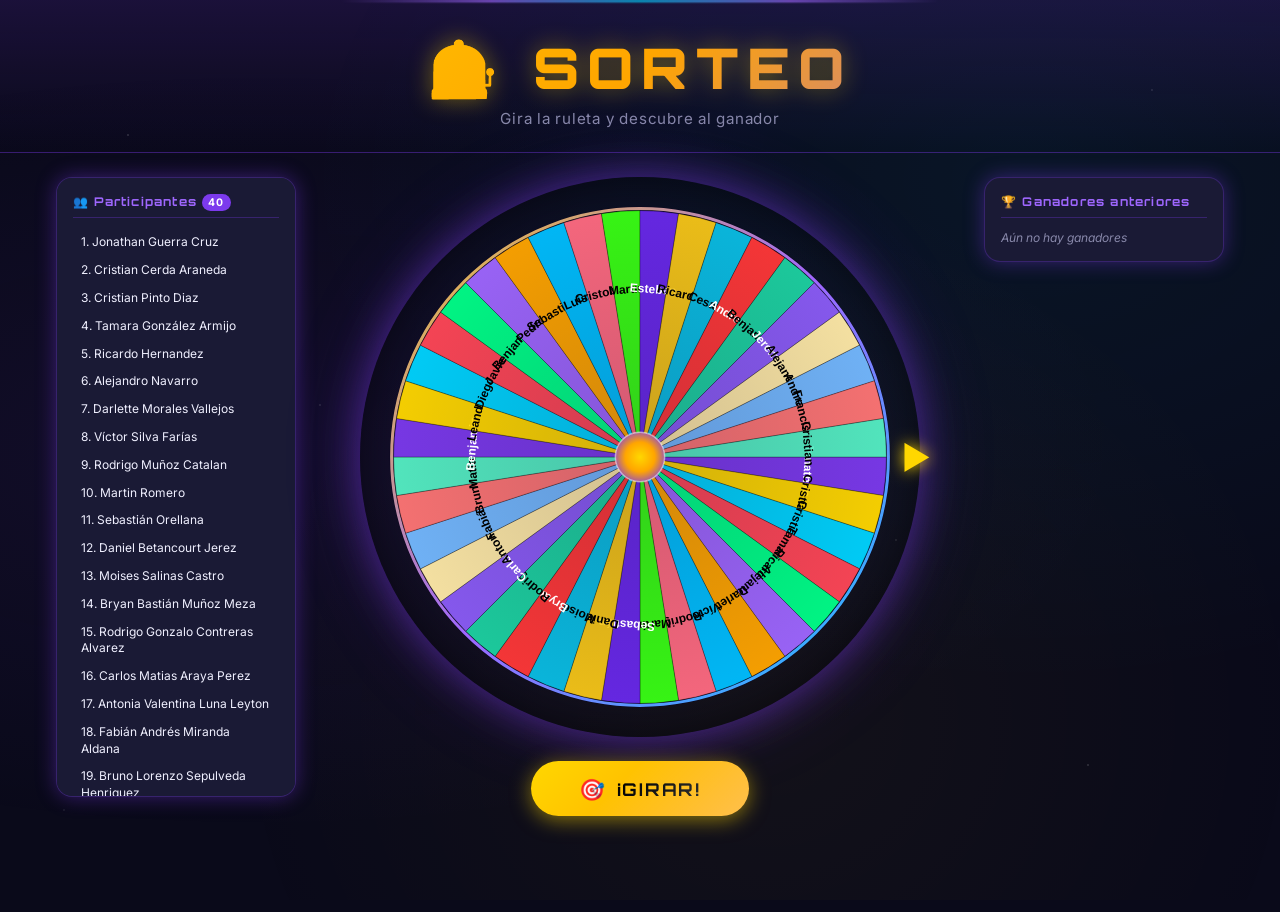
==== index.html @ 43009107 "Add files via upload" ====
<!DOCTYPE html>
<html lang="es">
<head>
  <meta charset="UTF-8">
  <meta name="viewport" content="width=device-width, initial-scale=1.0">
  <title>Sorteo — Ruleta</title>
  <link rel="stylesheet" href="style.css">
</head>
<body>

  <!-- Partículas de fondo -->
  <div id="particles"></div>

  <!-- Header -->
  <header id="appHeader">
    <div class="header-glow"></div>
    <h1 id="appTitle">🎰 SORTEO</h1>
    <p id="appSubtitle">Gira la ruleta y descubre al ganador</p>
  </header>

  <!-- Layout principal -->
  <main id="mainLayout">

    <!-- Panel izquierdo: lista de participantes -->
    <aside id="participantPanel">
      <h2 class="panel-title">👥 Participantes <span id="participantCount"></span></h2>
      <ul id="participantList"></ul>
    </aside>

    <!-- Centro: ruleta -->
    <section id="wheelSection">
      <div id="wheelWrapper">
        <canvas id="rouletteCanvas" width="560" height="560"></canvas>
        <div id="arrowIndicator">▶</div>
      </div>

      <button id="spinBtn">
        <span class="btn-icon">🎯</span>
        <span class="btn-text">¡GIRAR!</span>
      </button>

      <div id="resultPanel" aria-live="polite" aria-atomic="true"></div>
    </section>

    <!-- Panel derecho: historial -->
    <aside id="historyPanel">
      <h2 class="panel-title">🏆 Ganadores anteriores</h2>
      <ul id="historyList">
        <li class="history-empty">Aún no hay ganadores</li>
      </ul>
    </aside>

  </main>

  <!-- Overlay ganador -->
  <div id="winnerOverlay" class="hidden">
    <div id="winnerCard">
      <div class="winner-fireworks">🎆</div>
      <h2 class="winner-label">🏆 ¡GANADOR!</h2>
      <p id="winnerName"></p>
      <div id="qrContainer">
        <p class="qr-label">Escanea para ver tu premio</p>
        <canvas id="qrCanvas"></canvas>
        <p id="qrUrl" class="qr-url"></p>
      </div>
      <button id="closeOverlay">Continuar →</button>
    </div>
  </div>

  <!-- Toast de instrucción servidor -->
  <div id="serverToast" class="hidden">
    <strong>⚠️ Para el QR necesitas iniciar el servidor:</strong><br>
    Abre una terminal en esta carpeta y ejecuta: <code>python -m http.server 8080</code><br>
    Luego abre <code>http://localhost:8080</code> en el navegador
    <button id="closeToast">✕</button>
  </div>

  <script src="qrcode.min.js"></script>
  <script src="app.js" defer></script>

</body>
</html>
---- style.css ----
/* ============================================================
   SORTEO — Estilo Moderno / Dark Mode
   ============================================================ */

@import url('https://fonts.googleapis.com/css2?family=Orbitron:wght@700;900&family=Inter:wght@400;600;700&display=swap');

/* ── Variables ─────────────────────────────────────────────── */
:root {
  --bg:         #0a0a1a;
  --bg2:        #111128;
  --surface:    #1a1a35;
  --surface2:   #22224a;
  --gold:       #FFD700;
  --gold2:      #FFA500;
  --purple:     #7C3AED;
  --purple2:    #9F67FF;
  --cyan:       #00D4FF;
  --green:      #00FF88;
  --red:        #FF4757;
  --text:       #F0F0FF;
  --text-dim:   #8888AA;
  --border:     rgba(124, 58, 237, 0.3);
  --glow:       0 0 20px rgba(124, 58, 237, 0.4);
  --glow-gold:  0 0 20px rgba(255, 215, 0, 0.5);
  --radius:     16px;
  --font-main:  'Orbitron', sans-serif;
  --font-body:  'Inter', sans-serif;
}

/* ── Reset ─────────────────────────────────────────────────── */
*, *::before, *::after { box-sizing: border-box; margin: 0; padding: 0; }
html { height: 100%; }

body {
  background: var(--bg);
  color: var(--text);
  font-family: var(--font-body);
  min-height: 100vh;
  overflow-x: hidden;
  display: flex;
  flex-direction: column;
  align-items: center;
  gap: 0;
}

/* ── Partículas de fondo ───────────────────────────────────── */
#particles {
  position: fixed;
  inset: 0;
  pointer-events: none;
  z-index: 0;
  background:
    radial-gradient(ellipse at 20% 50%, rgba(124,58,237,0.08) 0%, transparent 60%),
    radial-gradient(ellipse at 80% 20%, rgba(0,212,255,0.06) 0%, transparent 50%),
    radial-gradient(ellipse at 60% 80%, rgba(255,215,0,0.04) 0%, transparent 50%);
}
#particles::before {
  content: '';
  position: absolute;
  inset: 0;
  background-image:
    radial-gradient(1px 1px at 10% 15%, rgba(255,255,255,0.4) 0%, transparent 100%),
    radial-gradient(1px 1px at 25% 45%, rgba(255,255,255,0.3) 0%, transparent 100%),
    radial-gradient(1px 1px at 40% 70%, rgba(255,255,255,0.4) 0%, transparent 100%),
    radial-gradient(1px 1px at 55% 30%, rgba(255,255,255,0.2) 0%, transparent 100%),
    radial-gradient(1px 1px at 70% 60%, rgba(255,255,255,0.3) 0%, transparent 100%),
    radial-gradient(1px 1px at 85% 85%, rgba(255,255,255,0.4) 0%, transparent 100%),
    radial-gradient(1px 1px at 90% 10%, rgba(255,255,255,0.3) 0%, transparent 100%),
    radial-gradient(1px 1px at 5% 90%, rgba(255,255,255,0.2) 0%, transparent 100%);
}

/* ── Header ────────────────────────────────────────────────── */
#appHeader {
  position: relative;
  z-index: 1;
  width: 100%;
  text-align: center;
  padding: 2rem 1rem 1.5rem;
  background: linear-gradient(180deg, rgba(124,58,237,0.15) 0%, transparent 100%);
  border-bottom: 1px solid var(--border);
}
.header-glow {
  position: absolute;
  top: 0; left: 50%;
  transform: translateX(-50%);
  width: 600px; height: 2px;
  background: linear-gradient(90deg, transparent, var(--purple2), var(--cyan), var(--purple2), transparent);
  filter: blur(1px);
}
#appTitle {
  font-family: var(--font-main);
  font-size: clamp(2rem, 5vw, 3.5rem);
  font-weight: 900;
  background: linear-gradient(135deg, var(--gold), var(--gold2), var(--purple2));
  -webkit-background-clip: text;
  -webkit-text-fill-color: transparent;
  background-clip: text;
  letter-spacing: 0.15em;
  text-shadow: none;
  filter: drop-shadow(0 0 12px rgba(255,215,0,0.4));
}
#appSubtitle {
  color: var(--text-dim);
  font-size: 0.95rem;
  margin-top: 0.4rem;
  letter-spacing: 0.05em;
}

/* ── Layout principal ──────────────────────────────────────── */
#mainLayout {
  position: relative;
  z-index: 1;
  display: grid;
  grid-template-columns: 240px 1fr 240px;
  gap: 1.5rem;
  width: 100%;
  max-width: 1200px;
  padding: 1.5rem 1rem 2rem;
  align-items: start;
}
@media (max-width: 900px) {
  #mainLayout { grid-template-columns: 1fr; }
  #participantPanel, #historyPanel { max-height: 200px; }
}

/* ── Paneles laterales ─────────────────────────────────────── */
aside {
  background: var(--surface);
  border: 1px solid var(--border);
  border-radius: var(--radius);
  padding: 1rem;
  max-height: 620px;
  overflow-y: auto;
  box-shadow: var(--glow);
}
aside::-webkit-scrollbar { width: 4px; }
aside::-webkit-scrollbar-track { background: transparent; }
aside::-webkit-scrollbar-thumb { background: var(--purple); border-radius: 2px; }

.panel-title {
  font-family: var(--font-main);
  font-size: 0.75rem;
  letter-spacing: 0.1em;
  color: var(--purple2);
  margin-bottom: 0.75rem;
  padding-bottom: 0.5rem;
  border-bottom: 1px solid var(--border);
}
#participantCount {
  background: var(--purple);
  color: white;
  font-size: 0.65rem;
  padding: 2px 6px;
  border-radius: 99px;
  font-family: var(--font-body);
}

/* Lista participantes */
#participantList {
  list-style: none;
  display: flex;
  flex-direction: column;
  gap: 3px;
}
#participantList li {
  font-size: 0.75rem;
  padding: 4px 8px;
  border-radius: 6px;
  color: var(--text);
  transition: all 0.3s;
  cursor: default;
  line-height: 1.4;
}
#participantList li:hover { background: var(--surface2); }
#participantList li.winner-highlight {
  background: linear-gradient(90deg, rgba(255,215,0,0.2), transparent);
  color: var(--gold);
  font-weight: 700;
  animation: pulse-gold 1s ease infinite alternate;
}
@keyframes pulse-gold {
  from { box-shadow: 0 0 4px rgba(255,215,0,0.3); }
  to   { box-shadow: 0 0 12px rgba(255,215,0,0.7); }
}

/* Historial */
#historyList {
  list-style: none;
  display: flex;
  flex-direction: column;
  gap: 6px;
}
.history-empty { font-size: 0.75rem; color: var(--text-dim); font-style: italic; }
#historyList li:not(.history-empty) {
  font-size: 0.75rem;
  padding: 6px 8px;
  border-radius: 6px;
  background: linear-gradient(90deg, rgba(0,255,136,0.1), transparent);
  border-left: 2px solid var(--green);
  color: var(--text);
  line-height: 1.4;
}
.history-num {
  font-family: var(--font-main);
  font-size: 0.6rem;
  color: var(--green);
  display: block;
  margin-bottom: 2px;
}

/* ── Sección central (ruleta) ──────────────────────────────── */
#wheelSection {
  display: flex;
  flex-direction: column;
  align-items: center;
  gap: 1.5rem;
}

/* Wrapper ruleta + flecha */
#wheelWrapper {
  position: relative;
  display: inline-block;
}
#rouletteCanvas {
  display: block;
  border-radius: 50%;
  box-shadow:
    0 0 40px rgba(124,58,237,0.5),
    0 0 80px rgba(124,58,237,0.2),
    inset 0 0 40px rgba(0,0,0,0.5);
  transition: box-shadow 0.3s;
}
#rouletteCanvas.spinning {
  box-shadow:
    0 0 60px rgba(255,215,0,0.6),
    0 0 120px rgba(255,215,0,0.3),
    inset 0 0 40px rgba(0,0,0,0.5);
}

/* Flecha indicadora (HTML, no canvas) */
#arrowIndicator {
  position: absolute;
  right: -10px;
  top: 50%;
  transform: translateY(-50%);
  font-size: 2rem;
  color: var(--gold);
  filter: drop-shadow(0 0 8px var(--gold));
  pointer-events: none;
  z-index: 2;
  animation: arrow-pulse 1.5s ease infinite alternate;
}
@keyframes arrow-pulse {
  from { filter: drop-shadow(0 0 4px var(--gold)); }
  to   { filter: drop-shadow(0 0 16px var(--gold)); }
}

/* Botón girar */
#spinBtn {
  display: flex;
  align-items: center;
  gap: 0.6rem;
  padding: 0.9rem 3rem;
  font-family: var(--font-main);
  font-size: 1.1rem;
  font-weight: 700;
  letter-spacing: 0.1em;
  color: #000;
  background: linear-gradient(135deg, var(--gold), var(--gold2));
  border: none;
  border-radius: 50px;
  cursor: pointer;
  box-shadow: 0 4px 20px rgba(255,215,0,0.5);
  transition: all 0.2s;
  position: relative;
  overflow: hidden;
}
#spinBtn::before {
  content: '';
  position: absolute;
  inset: 0;
  background: linear-gradient(135deg, transparent 40%, rgba(255,255,255,0.3));
  pointer-events: none;
}
#spinBtn:hover:not(:disabled) {
  transform: translateY(-2px) scale(1.04);
  box-shadow: 0 8px 30px rgba(255,215,0,0.7);
}
#spinBtn:active:not(:disabled) { transform: scale(0.97); }
#spinBtn:disabled {
  opacity: 0.4;
  cursor: not-allowed;
  transform: none;
}
.btn-icon { font-size: 1.3rem; }

/* Panel resultado */
#resultPanel {
  min-height: 2.5rem;
  font-family: var(--font-main);
  font-size: 1.1rem;
  color: var(--gold);
  text-align: center;
  letter-spacing: 0.05em;
  filter: drop-shadow(0 0 8px rgba(255,215,0,0.5));
  transition: all 0.4s;
}

/* ── Overlay ganador ───────────────────────────────────────── */
#winnerOverlay {
  position: fixed;
  inset: 0;
  z-index: 100;
  display: flex;
  align-items: center;
  justify-content: center;
  background: rgba(0,0,0,0.85);
  backdrop-filter: blur(8px);
  animation: overlay-in 0.4s ease;
}
#winnerOverlay.hidden { display: none; }
@keyframes overlay-in {
  from { opacity: 0; }
  to   { opacity: 1; }
}

#winnerCard {
  background: linear-gradient(135deg, var(--surface), var(--surface2));
  border: 1px solid rgba(255,215,0,0.4);
  border-radius: 24px;
  padding: 2.5rem 3rem;
  text-align: center;
  max-width: 480px;
  width: 90%;
  box-shadow:
    0 0 60px rgba(255,215,0,0.3),
    0 20px 60px rgba(0,0,0,0.5);
  animation: card-in 0.5s cubic-bezier(0.34, 1.56, 0.64, 1);
}
@keyframes card-in {
  from { transform: scale(0.5) translateY(60px); opacity: 0; }
  to   { transform: scale(1) translateY(0); opacity: 1; }
}

.winner-fireworks {
  font-size: 3rem;
  animation: bounce 0.6s ease infinite alternate;
}
@keyframes bounce {
  from { transform: translateY(0); }
  to   { transform: translateY(-10px); }
}

.winner-label {
  font-family: var(--font-main);
  font-size: 1rem;
  letter-spacing: 0.2em;
  color: var(--gold);
  margin: 0.5rem 0;
  text-shadow: 0 0 10px var(--gold);
}

#winnerName {
  font-family: var(--font-main);
  font-size: clamp(1.2rem, 4vw, 1.8rem);
  font-weight: 900;
  color: white;
  margin: 1rem 0 1.5rem;
  line-height: 1.3;
  text-shadow: 0 0 20px rgba(255,255,255,0.3);
}

/* QR */
#qrContainer {
  background: white;
  border-radius: 12px;
  padding: 1rem;
  display: inline-block;
  margin-bottom: 1.5rem;
}
.qr-label {
  font-size: 0.75rem;
  color: #333;
  margin-bottom: 0.5rem;
  font-family: var(--font-body);
}
#qrCanvas { display: block; margin: 0 auto; }
.qr-url {
  font-size: 0.65rem;
  color: #666;
  margin-top: 0.4rem;
  word-break: break-all;
  font-family: monospace;
}
.qr-placeholder {
  width: 180px;
  height: 180px;
  display: flex;
  align-items: center;
  justify-content: center;
  background: #f5f5f5;
  border-radius: 8px;
  font-size: 0.75rem;
  color: #666;
  text-align: center;
  padding: 0.5rem;
  margin: 0 auto;
}

/* Botón cerrar overlay */
#closeOverlay {
  padding: 0.7rem 2.5rem;
  font-family: var(--font-main);
  font-size: 0.85rem;
  letter-spacing: 0.1em;
  color: #000;
  background: linear-gradient(135deg, var(--gold), var(--gold2));
  border: none;
  border-radius: 50px;
  cursor: pointer;
  transition: all 0.2s;
  box-shadow: 0 4px 15px rgba(255,215,0,0.4);
}
#closeOverlay:hover {
  transform: translateY(-2px);
  box-shadow: 0 6px 20px rgba(255,215,0,0.6);
}

/* ── Toast servidor ────────────────────────────────────────── */
#serverToast {
  position: fixed;
  bottom: 1.5rem;
  left: 50%;
  transform: translateX(-50%);
  background: var(--surface2);
  border: 1px solid rgba(255, 165, 0, 0.4);
  border-radius: 12px;
  padding: 1rem 1.5rem;
  font-size: 0.8rem;
  color: var(--text);
  max-width: 520px;
  width: 90%;
  text-align: center;
  z-index: 50;
  box-shadow: 0 4px 20px rgba(0,0,0,0.5);
  line-height: 1.6;
}
#serverToast.hidden { display: none; }
#serverToast code {
  background: rgba(255,255,255,0.1);
  padding: 2px 6px;
  border-radius: 4px;
  font-family: monospace;
  font-size: 0.85em;
}
#closeToast {
  position: absolute;
  top: 6px; right: 10px;
  background: none;
  border: none;
  color: var(--text-dim);
  cursor: pointer;
  font-size: 0.9rem;
}

/* ── Confetti canvas (overlay) ─────────────────────────────── */
#confettiCanvas {
  position: fixed;
  inset: 0;
  pointer-events: none;
  z-index: 99;
}
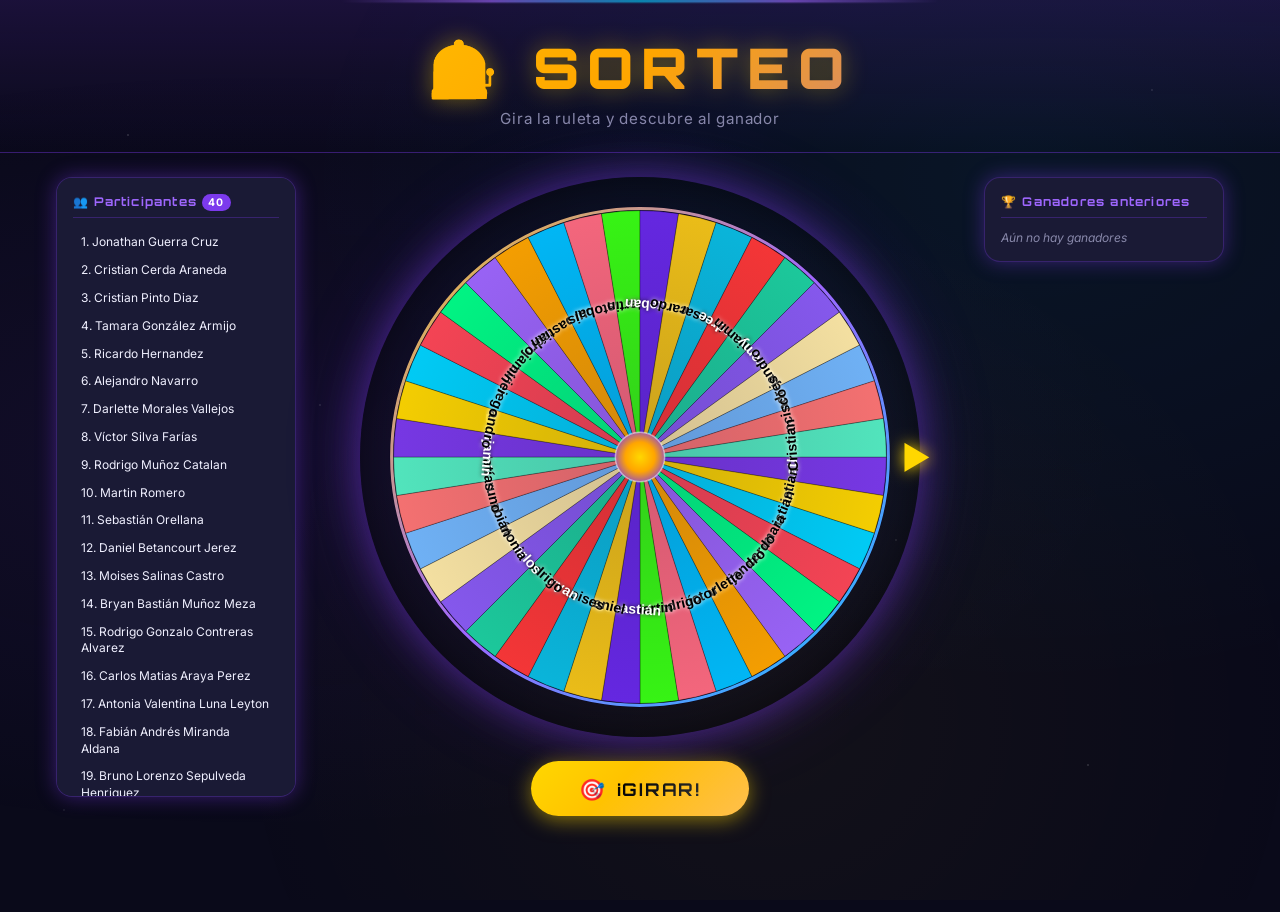
==== commit e9c32e49: "Add files via upload" ====
--- a/index.html
+++ b/index.html
@@ -60,7 +60,7 @@
       <p id="winnerName"></p>
       <div id="qrContainer">
         <p class="qr-label">Escanea para ver tu premio</p>
-        <canvas id="qrCanvas"></canvas>
+        <div id="qrDiv"></div>
         <p id="qrUrl" class="qr-url"></p>
       </div>
       <button id="closeOverlay">Continuar →</button>
